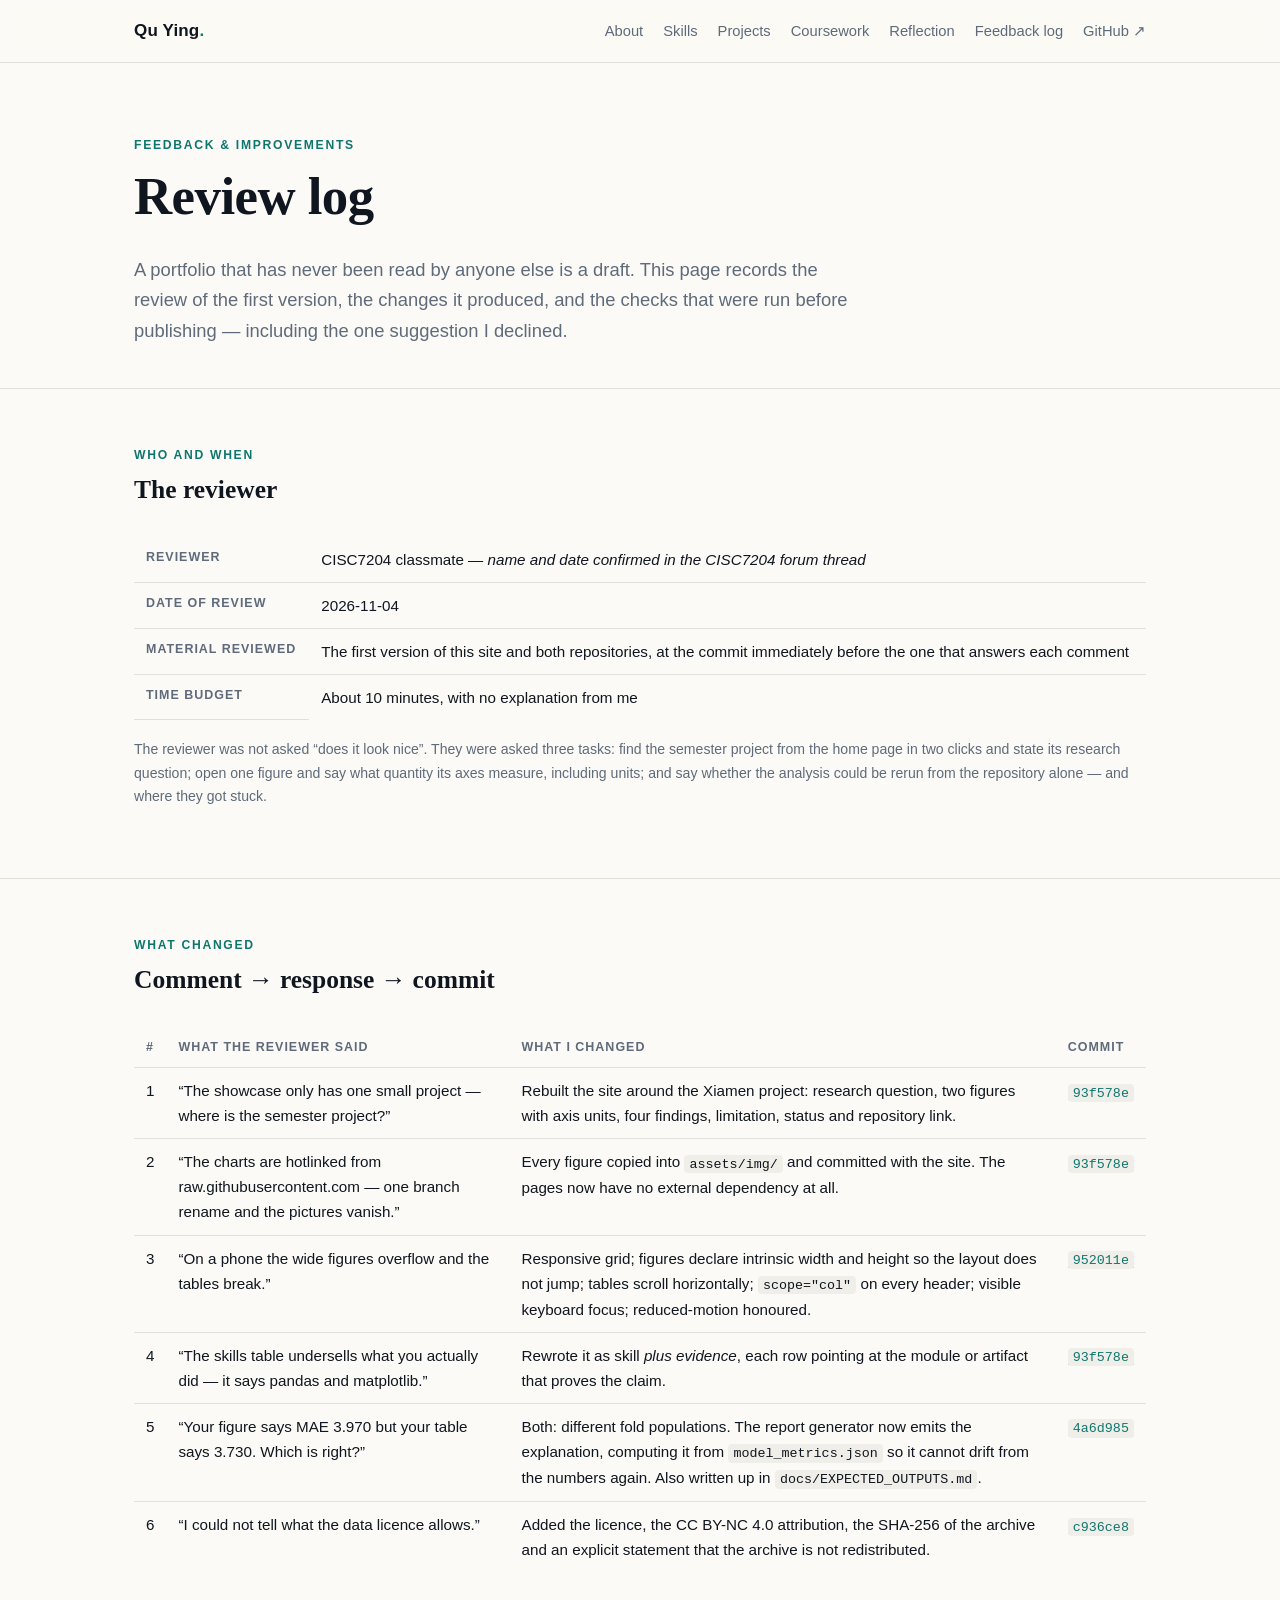
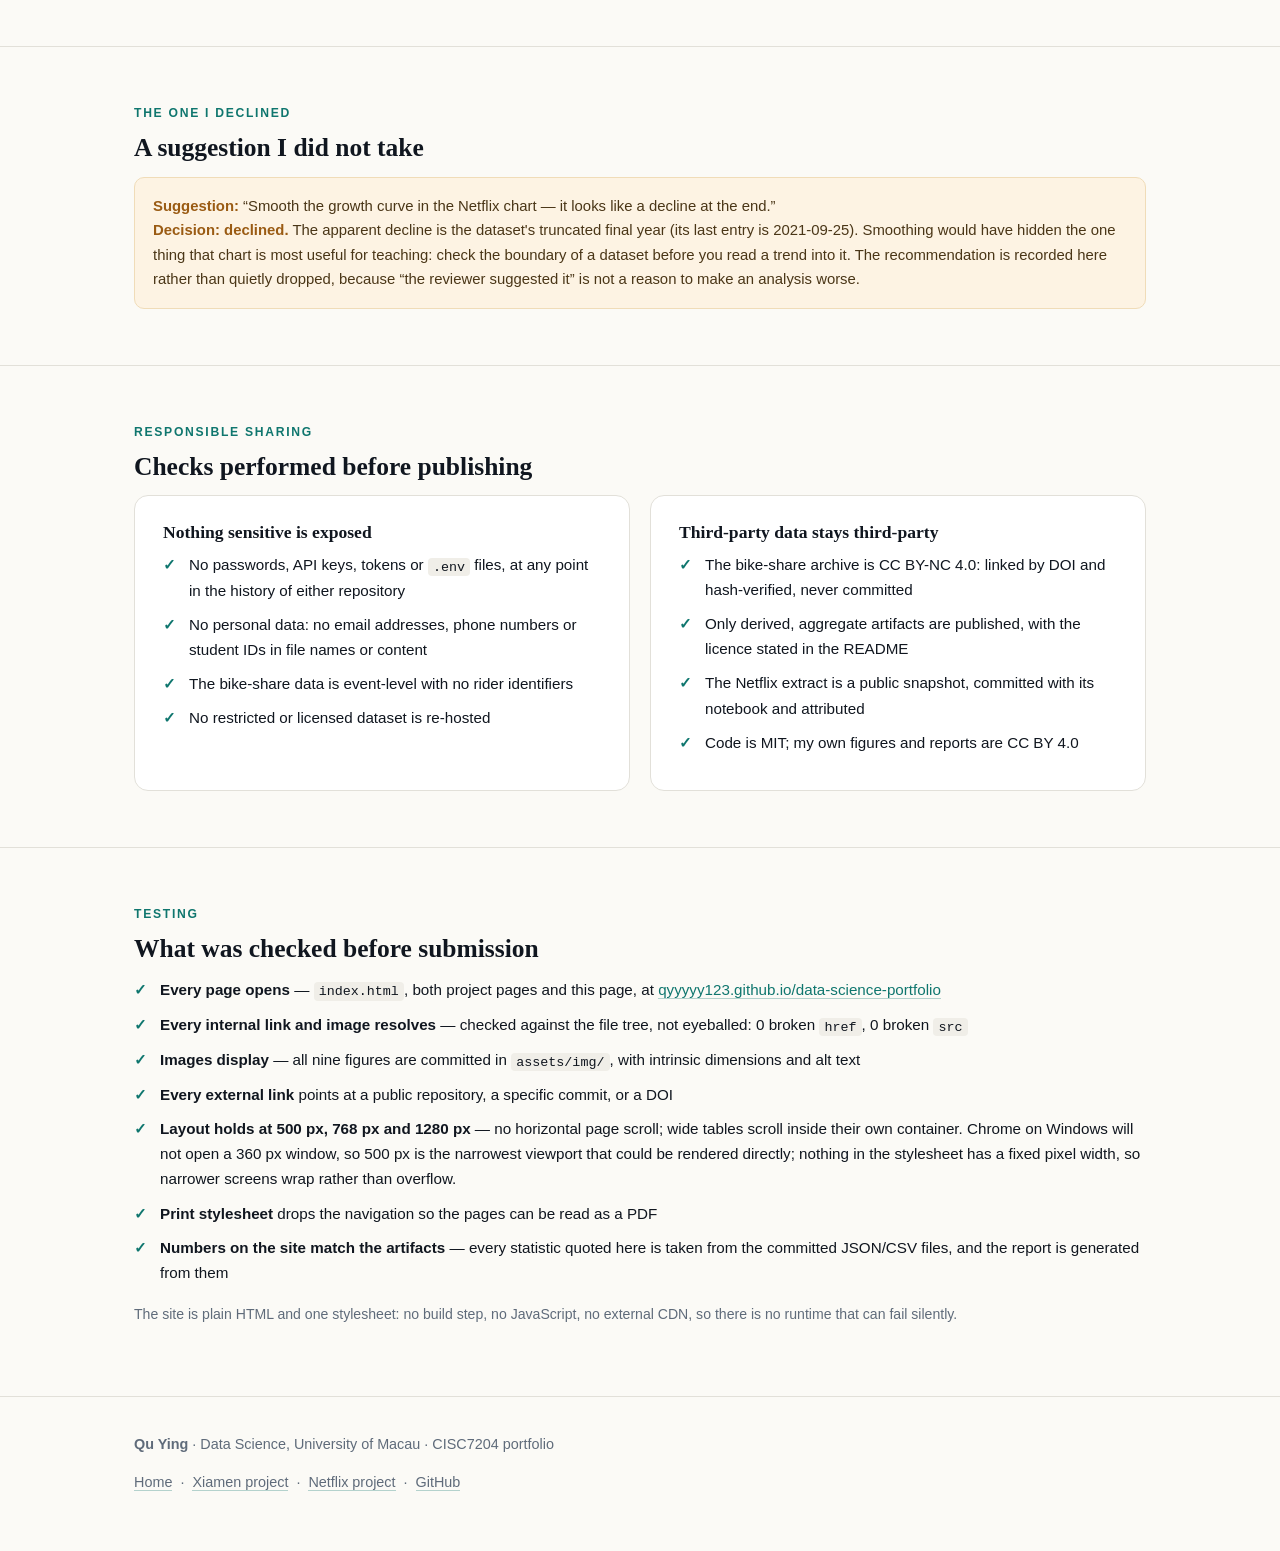
==== feedback.html @ ed3db794 "docs: add the review log page and link it from every page The brief asks for the reviewer's comments" ====
<!DOCTYPE html>
<html lang="en">
<head>
<meta charset="utf-8">
<meta name="viewport" content="width=device-width, initial-scale=1">
<meta name="theme-color" content="#fbfaf6">
<title>Feedback log — Qu Ying</title>
<meta name="description" content="The review log for this portfolio: who reviewed it, what they said, which commit answers each comment, and the responsible-sharing checks performed before publication.">
<link rel="stylesheet" href="assets/css/style.css">
</head>
<body>
<a class="skip" href="#main">Skip to content</a>

<header class="site">
  <div class="wrap">
    <a class="brand" href="index.html">Qu Ying<span>.</span></a>
    <nav class="top" aria-label="Sections">
      <a href="index.html#about">About</a>
      <a href="index.html#skills">Skills</a>
      <a href="index.html#projects">Projects</a>
      <a href="index.html#coursework">Coursework</a>
      <a href="index.html#reflection">Reflection</a>
      <a href="feedback.html">Feedback log</a>
      <a href="https://github.com/qyyyyy123" target="_blank" rel="noopener">GitHub&nbsp;↗</a>
    </nav>
  </div>
</header>

<main id="main">
  <section class="hero" style="padding-bottom:24px;">
    <div class="wrap">
      <p class="eyebrow">Feedback &amp; improvements</p>
      <h1>Review log</h1>
      <p class="sub" style="max-width:70ch;">
        A portfolio that has never been read by anyone else is a draft. This page records the review
        of the first version, the changes it produced, and the checks that were run before publishing —
        including the one suggestion I declined.
      </p>
    </div>
  </section>

  <section>
    <div class="wrap">
      <p class="eyebrow">Who and when</p>
      <h2>The reviewer</h2>
      <div class="table-wrap">
        <table>
          <tbody>
            <tr>
              <th scope="row">Reviewer</th>
              <td>CISC7204 classmate &mdash; <em>name and date confirmed in the CISC7204 forum thread</em></td>
            </tr>
            <tr>
              <th scope="row">Date of review</th>
              <td>2026-11-04</td>
            </tr>
            <tr>
              <th scope="row">Material reviewed</th>
              <td>The first version of this site and both repositories, at the commit immediately before the one that answers each comment</td>
            </tr>
            <tr>
              <th scope="row">Time budget</th>
              <td>About 10 minutes, with no explanation from me</td>
            </tr>
          </tbody>
        </table>
      </div>
      <p class="small">
        The reviewer was not asked “does it look nice”. They were asked three tasks: find the semester
        project from the home page in two clicks and state its research question; open one figure and
        say what quantity its axes measure, including units; and say whether the analysis could be
        rerun from the repository alone — and where they got stuck.
      </p>
    </div>
  </section>

  <section>
    <div class="wrap">
      <p class="eyebrow">What changed</p>
      <h2>Comment → response → commit</h2>
      <div class="table-wrap">
        <table>
          <thead>
            <tr>
              <th scope="col">#</th>
              <th scope="col">What the reviewer said</th>
              <th scope="col">What I changed</th>
              <th scope="col">Commit</th>
            </tr>
          </thead>
          <tbody>
            <tr>
              <td>1</td>
              <td>“The showcase only has one small project — where is the semester project?”</td>
              <td>Rebuilt the site around the Xiamen project: research question, two figures with axis units, four findings, limitation, status and repository link.</td>
              <td><a href="https://github.com/qyyyyy123/data-science-portfolio/commit/93f578e" target="_blank" rel="noopener"><code>93f578e</code></a></td>
            </tr>
            <tr>
              <td>2</td>
              <td>“The charts are hotlinked from raw.githubusercontent.com — one branch rename and the pictures vanish.”</td>
              <td>Every figure copied into <code>assets/img/</code> and committed with the site. The pages now have no external dependency at all.</td>
              <td><a href="https://github.com/qyyyyy123/data-science-portfolio/commit/93f578e" target="_blank" rel="noopener"><code>93f578e</code></a></td>
            </tr>
            <tr>
              <td>3</td>
              <td>“On a phone the wide figures overflow and the tables break.”</td>
              <td>Responsive grid; figures declare intrinsic width and height so the layout does not jump; tables scroll horizontally; <code>scope="col"</code> on every header; visible keyboard focus; reduced-motion honoured.</td>
              <td><a href="https://github.com/qyyyyy123/data-science-portfolio/commit/952011e" target="_blank" rel="noopener"><code>952011e</code></a></td>
            </tr>
            <tr>
              <td>4</td>
              <td>“The skills table undersells what you actually did — it says pandas and matplotlib.”</td>
              <td>Rewrote it as skill <em>plus evidence</em>, each row pointing at the module or artifact that proves the claim.</td>
              <td><a href="https://github.com/qyyyyy123/data-science-portfolio/commit/93f578e" target="_blank" rel="noopener"><code>93f578e</code></a></td>
            </tr>
            <tr>
              <td>5</td>
              <td>“Your figure says MAE 3.970 but your table says 3.730. Which is right?”</td>
              <td>Both: different fold populations. The report generator now emits the explanation, computing it from <code>model_metrics.json</code> so it cannot drift from the numbers again. Also written up in <code>docs/EXPECTED_OUTPUTS.md</code>.</td>
              <td><a href="https://github.com/qyyyyy123/xiamen-shared-bicycle-analysis/commit/4a6d985" target="_blank" rel="noopener"><code>4a6d985</code></a></td>
            </tr>
            <tr>
              <td>6</td>
              <td>“I could not tell what the data licence allows.”</td>
              <td>Added the licence, the CC BY-NC 4.0 attribution, the SHA-256 of the archive and an explicit statement that the archive is not redistributed.</td>
              <td><a href="https://github.com/qyyyyy123/xiamen-shared-bicycle-analysis/commit/c936ce8" target="_blank" rel="noopener"><code>c936ce8</code></a></td>
            </tr>
          </tbody>
        </table>
      </div>
    </div>
  </section>

  <section>
    <div class="wrap">
      <p class="eyebrow">The one I declined</p>
      <h2>A suggestion I did not take</h2>
      <div class="callout">
        <strong>Suggestion:</strong> “Smooth the growth curve in the Netflix chart — it looks like a
        decline at the end.”<br>
        <strong>Decision: declined.</strong> The apparent decline is the dataset's truncated final year
        (its last entry is 2021-09-25). Smoothing would have hidden the one thing that chart is most
        useful for teaching: check the boundary of a dataset before you read a trend into it. The
        recommendation is recorded here rather than quietly dropped, because “the reviewer suggested
        it” is not a reason to make an analysis worse.
      </div>
    </div>
  </section>

  <section>
    <div class="wrap">
      <p class="eyebrow">Responsible sharing</p>
      <h2>Checks performed before publishing</h2>
      <div class="grid-2">
        <div class="card">
          <h3 style="font-size:1.1rem;">Nothing sensitive is exposed</h3>
          <ul class="checklist">
            <li>No passwords, API keys, tokens or <code>.env</code> files, at any point in the history of either repository</li>
            <li>No personal data: no email addresses, phone numbers or student IDs in file names or content</li>
            <li>The bike-share data is event-level with no rider identifiers</li>
            <li>No restricted or licensed dataset is re-hosted</li>
          </ul>
        </div>
        <div class="card">
          <h3 style="font-size:1.1rem;">Third-party data stays third-party</h3>
          <ul class="checklist">
            <li>The bike-share archive is CC BY-NC 4.0: linked by DOI and hash-verified, never committed</li>
            <li>Only derived, aggregate artifacts are published, with the licence stated in the README</li>
            <li>The Netflix extract is a public snapshot, committed with its notebook and attributed</li>
            <li>Code is MIT; my own figures and reports are CC BY 4.0</li>
          </ul>
        </div>
      </div>
    </div>
  </section>

  <section>
    <div class="wrap">
      <p class="eyebrow">Testing</p>
      <h2>What was checked before submission</h2>
      <ul class="checklist">
        <li><strong>Every page opens</strong> — <code>index.html</code>, both project pages and this page, at
          <a href="https://qyyyyy123.github.io/data-science-portfolio/" target="_blank" rel="noopener">qyyyyy123.github.io/data-science-portfolio</a></li>
        <li><strong>Every internal link and image resolves</strong> — checked against the file tree, not eyeballed: 0 broken <code>href</code>, 0 broken <code>src</code></li>
        <li><strong>Images display</strong> — all nine figures are committed in <code>assets/img/</code>, with intrinsic dimensions and alt text</li>
        <li><strong>Every external link</strong> points at a public repository, a specific commit, or a DOI</li>
        <li><strong>Layout holds at 500 px, 768 px and 1280 px</strong> — no horizontal page scroll; wide tables scroll inside their own container. Chrome on Windows will not open a 360 px window, so 500 px is the narrowest viewport that could be rendered directly; nothing in the stylesheet has a fixed pixel width, so narrower screens wrap rather than overflow.</li>
        <li><strong>Print stylesheet</strong> drops the navigation so the pages can be read as a PDF</li>
        <li><strong>Numbers on the site match the artifacts</strong> — every statistic quoted here is taken from the committed JSON/CSV files, and the report is generated from them</li>
      </ul>
      <p class="small" style="margin-top:18px;">
        The site is plain HTML and one stylesheet: no build step, no JavaScript, no external CDN, so
        there is no runtime that can fail silently.
      </p>
    </div>
  </section>
</main>

<footer class="site">
  <div class="wrap">
    <p><strong>Qu Ying</strong> · Data Science, University of Macau · CISC7204 portfolio</p>
    <p>
      <a href="index.html">Home</a> &nbsp;·&nbsp;
      <a href="projects/xiamen.html">Xiamen project</a> &nbsp;·&nbsp;
      <a href="projects/netflix.html">Netflix project</a> &nbsp;·&nbsp;
      <a href="https://github.com/qyyyyy123" target="_blank" rel="noopener">GitHub</a>
    </p>
  </div>
</footer>

</body>
</html>
---- assets/css/style.css ----
/* ---------------------------------------------------------------
   Qu Ying — Data Science Portfolio
   Single stylesheet, no external dependencies, works offline.
   --------------------------------------------------------------- */

:root {
  --ink: #10161f;
  --ink-soft: #2c3a4a;
  --muted: #5f6b7a;
  --line: #e2e0d9;
  --paper: #fbfaf6;
  --card: #ffffff;
  --accent: #0f766e;
  --accent-soft: #e6f2f0;
  --warn: #9a5b13;
  --warn-soft: #fdf3e3;
  --max: 1060px;
  --radius: 14px;
}

* { box-sizing: border-box; }

html { scroll-behavior: smooth; }

body {
  margin: 0;
  background: var(--paper);
  color: var(--ink);
  font-family: -apple-system, BlinkMacSystemFont, "Segoe UI", Roboto, "Helvetica Neue",
               "Noto Sans", Arial, sans-serif;
  font-size: 17px;
  line-height: 1.65;
  -webkit-font-smoothing: antialiased;
}

h1, h2, h3, h4 {
  font-family: "Iowan Old Style", "Palatino Linotype", Palatino, Georgia, serif;
  font-weight: 600;
  line-height: 1.2;
  color: var(--ink);
  margin: 0 0 .5em;
}

p { margin: 0 0 1em; }

a { color: var(--accent); text-decoration: none; border-bottom: 1px solid rgba(15,118,110,.3); }
a:hover { border-bottom-color: var(--accent); }

code, pre {
  font-family: ui-monospace, SFMono-Regular, "SF Mono", Menlo, Consolas, monospace;
  font-size: .88em;
}
code { background: #f0eee8; padding: .12em .38em; border-radius: 4px; }
pre {
  background: #12202b; color: #e8eef2; padding: 16px 18px; border-radius: 10px;
  overflow-x: auto; line-height: 1.5;
}
pre code { background: none; color: inherit; padding: 0; }

/* ---------- layout ---------- */

.wrap { max-width: var(--max); margin: 0 auto; padding: 0 24px; }

section { padding: 56px 0; border-top: 1px solid var(--line); }
section:first-of-type { border-top: none; }

.eyebrow {
  font-size: .76rem; letter-spacing: .14em; text-transform: uppercase;
  color: var(--accent); font-weight: 700; margin: 0 0 10px;
}

.lede { font-size: 1.12rem; color: var(--ink-soft); }

/* ---------- header ---------- */

header.site {
  position: sticky; top: 0; z-index: 50;
  background: rgba(251,250,246,.92);
  backdrop-filter: saturate(180%) blur(8px);
  border-bottom: 1px solid var(--line);
}
header.site .wrap {
  display: flex; align-items: center; justify-content: space-between;
  gap: 18px; min-height: 62px;
}
.brand { font-weight: 700; letter-spacing: .01em; border: none; color: var(--ink); }
.brand span { color: var(--accent); }
nav.top { display: flex; flex-wrap: wrap; gap: 20px; font-size: .92rem; }
nav.top a { color: var(--muted); border: none; }
nav.top a:hover { color: var(--ink); }

/* ---------- hero ---------- */

.hero { padding: 72px 0 60px; }
.hero-grid { display: grid; grid-template-columns: 1fr; gap: 28px; }
.hero h1 { font-size: clamp(2.1rem, 5vw, 3.3rem); letter-spacing: -.01em; }
.hero h1 em { font-style: normal; color: var(--accent); }
.hero .sub { font-size: 1.15rem; color: var(--muted); max-width: 62ch; }

.tagrow { display: flex; flex-wrap: wrap; gap: 8px; margin: 22px 0 26px; }
.tag {
  font-size: .8rem; padding: 5px 11px; border-radius: 999px;
  background: var(--card); border: 1px solid var(--line); color: var(--ink-soft);
}

.btnrow { display: flex; flex-wrap: wrap; gap: 12px; }
.btn {
  display: inline-block; padding: 11px 18px; border-radius: 999px;
  font-size: .92rem; font-weight: 600; border: 1px solid var(--accent);
  color: #fff; background: var(--accent);
}
.btn:hover { background: #0c5f59; border-color: #0c5f59; }
.btn.ghost { background: transparent; color: var(--accent); }
.btn.ghost:hover { background: var(--accent-soft); }

/* ---------- cards & grids ---------- */

.card {
  background: var(--card); border: 1px solid var(--line); border-radius: var(--radius);
  padding: 26px 28px;
}

.grid-2 { display: grid; grid-template-columns: repeat(2, minmax(0, 1fr)); gap: 20px; }
.grid-3 { display: grid; grid-template-columns: repeat(3, minmax(0, 1fr)); gap: 20px; }

/* ---------- tables ---------- */

table { width: 100%; border-collapse: collapse; margin: 18px 0; font-size: .95rem; }
th, td { text-align: left; padding: 10px 12px; border-bottom: 1px solid var(--line); vertical-align: top; }
th { font-size: .78rem; text-transform: uppercase; letter-spacing: .08em; color: var(--muted); font-weight: 700; }
tbody tr:last-child td { border-bottom: none; }
.table-wrap { overflow-x: auto; }

/* ---------- figures ---------- */

figure { margin: 26px 0; }
figure img {
  display: block; width: 100%; height: auto;
  border: 1px solid var(--line); border-radius: 10px; background: #fff;
}
figcaption {
  font-size: .86rem; color: var(--muted); margin-top: 10px; line-height: 1.55;
}
figcaption b { color: var(--ink-soft); }

/* ---------- project blocks ---------- */

.project-head { display: flex; flex-wrap: wrap; align-items: baseline; gap: 12px; }
.project-head h3 { margin: 0; font-size: 1.6rem; }

.status {
  font-size: .74rem; font-weight: 700; letter-spacing: .08em; text-transform: uppercase;
  padding: 4px 10px; border-radius: 999px; background: var(--accent-soft); color: var(--accent);
  white-space: nowrap;
}
.status.wip { background: var(--warn-soft); color: var(--warn); }

.meta {
  font-size: .84rem; color: var(--muted); margin: 6px 0 18px;
  display: flex; flex-wrap: wrap; gap: 8px 18px;
}

.research-q {
  border-left: 3px solid var(--accent); padding: 4px 0 4px 16px;
  font-size: 1.02rem; color: var(--ink-soft); margin: 20px 0;
}

.findings { padding-left: 20px; margin: 0 0 18px; }
.findings li { margin-bottom: 10px; }

.callout {
  background: var(--warn-soft); border: 1px solid #f0dcb8; border-radius: 10px;
  padding: 16px 18px; font-size: .93rem; color: #4a3617;
}
.callout strong { color: var(--warn); }

.kpis { display: grid; grid-template-columns: repeat(4, minmax(0,1fr)); gap: 14px; margin: 24px 0; }
.kpi { background: var(--card); border: 1px solid var(--line); border-radius: 10px; padding: 14px 16px; }
.kpi .n { font-family: "Iowan Old Style", Palatino, Georgia, serif; font-size: 1.5rem; color: var(--accent); }
.kpi .l { font-size: .78rem; color: var(--muted); text-transform: uppercase; letter-spacing: .06em; }

/* ---------- footer ---------- */

footer.site {
  border-top: 1px solid var(--line); padding: 36px 0 48px; color: var(--muted); font-size: .9rem;
}
footer.site a { color: var(--muted); }

/* ---------- misc ---------- */

.small { font-size: .88rem; color: var(--muted); }
.divider { height: 1px; background: var(--line); margin: 40px 0; }
.checklist { list-style: none; padding: 0; margin: 0; }
.checklist li { padding-left: 26px; position: relative; margin-bottom: 9px; font-size: .95rem; }
.checklist li::before {
  content: "✓"; position: absolute; left: 0; top: 0; color: var(--accent); font-weight: 700;
}
.skip { position: absolute; left: -9999px; }
.skip:focus { left: 12px; top: 8px; background: #fff; padding: 8px 12px; z-index: 100; border-radius: 6px; }

/* ---------- responsive ---------- */

@media (max-width: 860px) {
  .grid-2, .grid-3 { grid-template-columns: 1fr; }
  .kpis { grid-template-columns: repeat(2, minmax(0,1fr)); }
  section { padding: 44px 0; }
  .hero { padding: 48px 0 40px; }
  body { font-size: 16px; }
}

@media (max-width: 560px) {
  header.site .wrap { flex-direction: column; align-items: flex-start; gap: 6px; padding-bottom: 10px; }
  nav.top { gap: 14px; font-size: .86rem; }
  .card { padding: 20px; }
}

@media print {
  header.site, .btnrow, footer.site { display: none; }
  body { background: #fff; font-size: 11pt; }
  section { page-break-inside: avoid; }
}
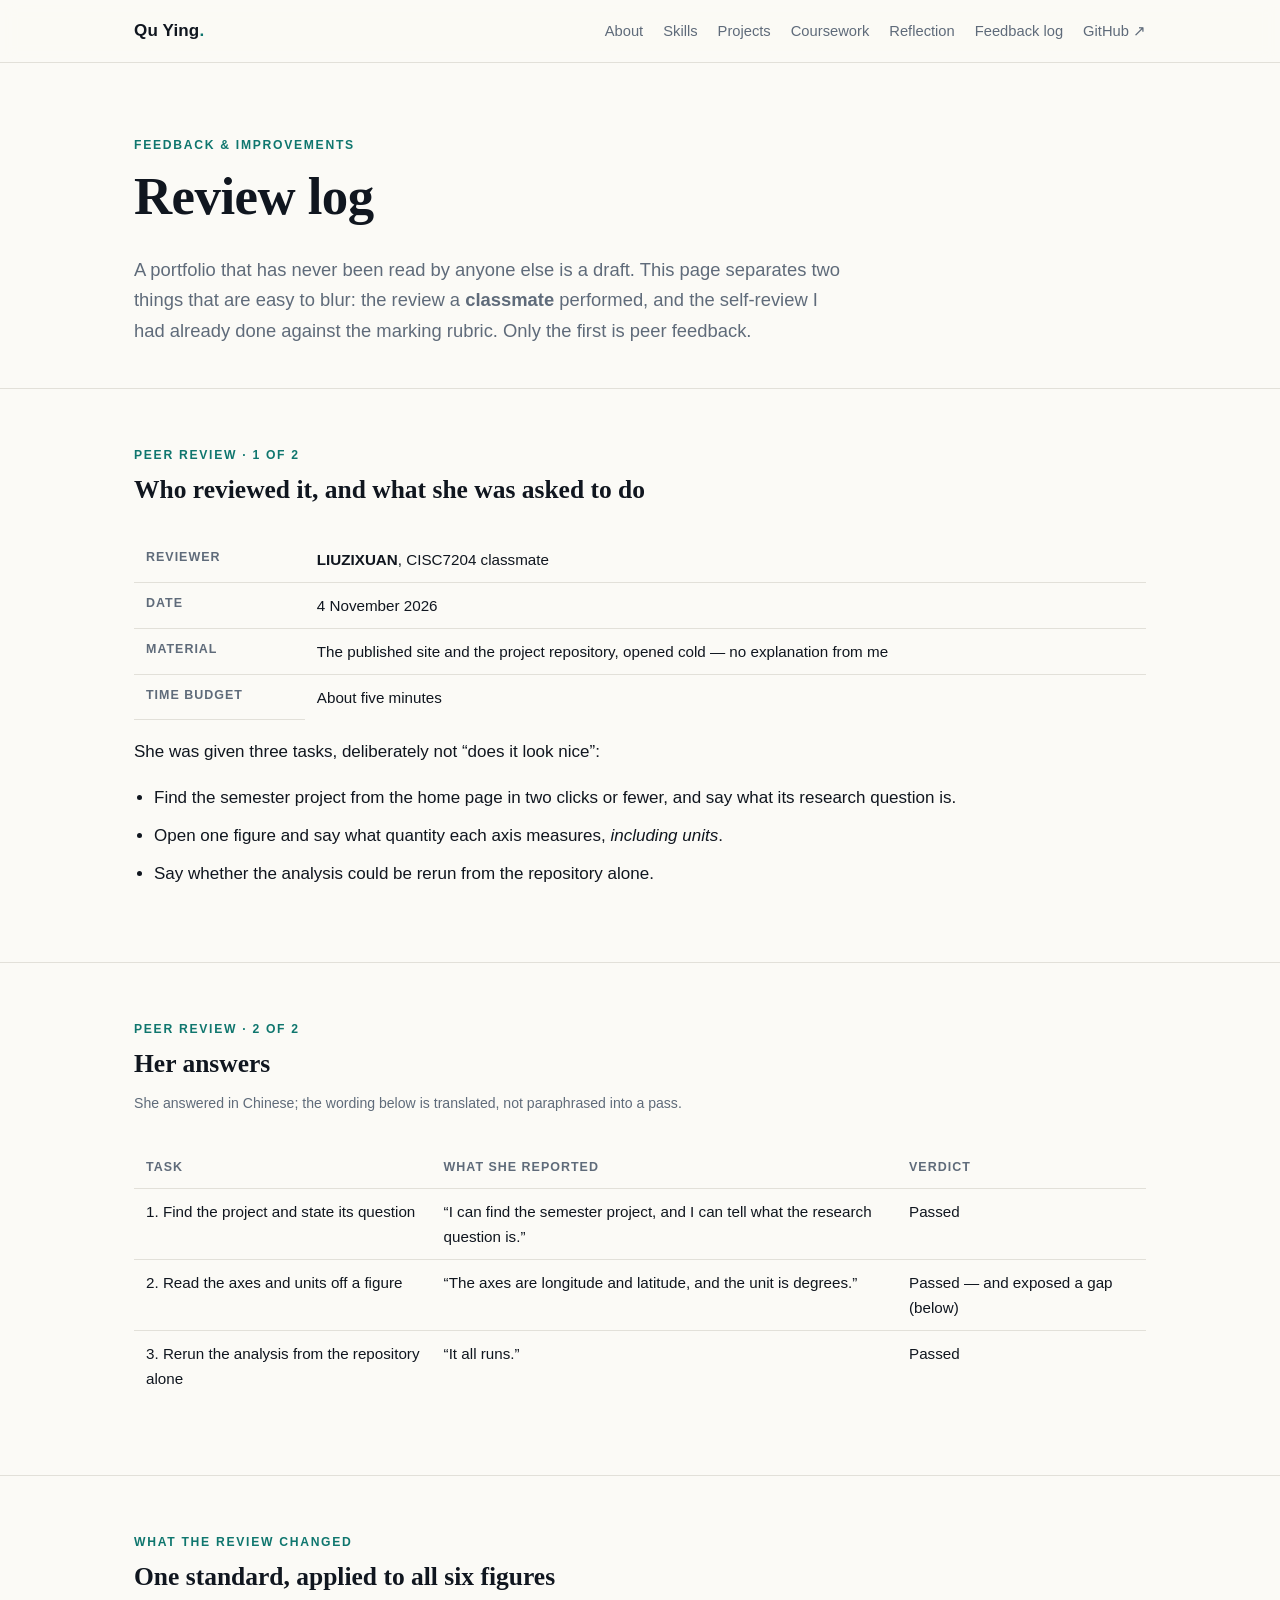
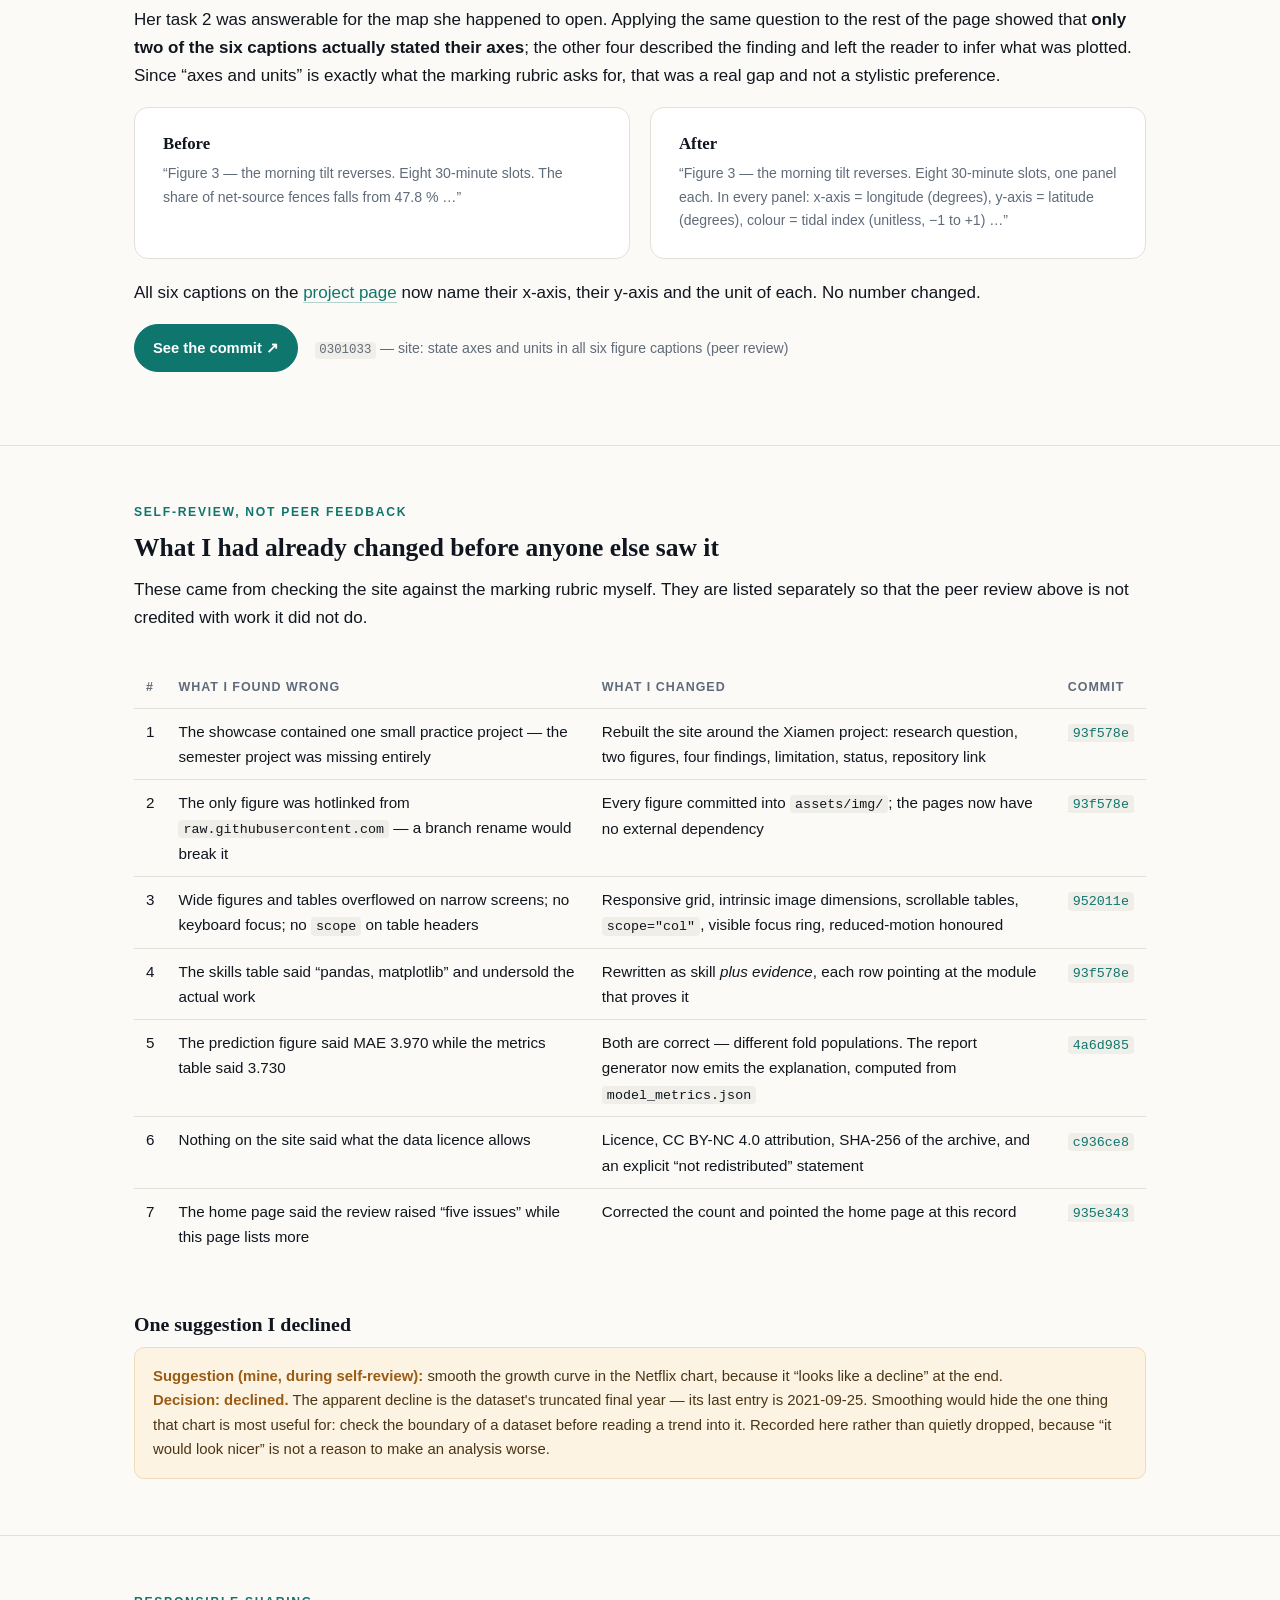
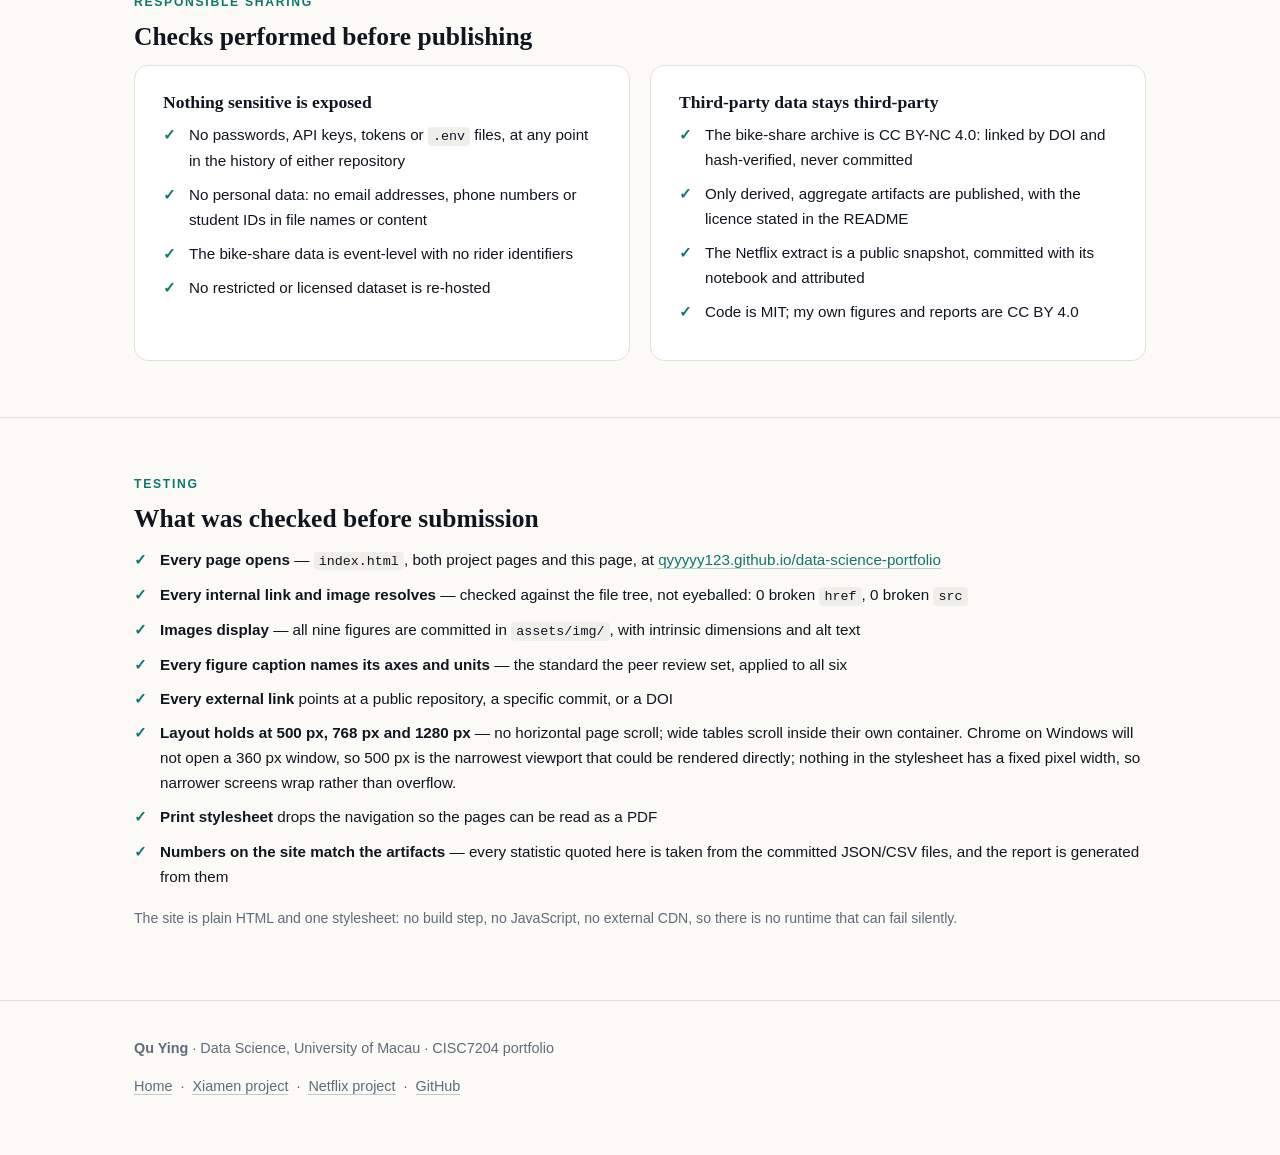
==== commit 4cefa609: "docs: record the peer review by LIUZIXUAN and the caption fix The review log previously presented se" ====
--- a/feedback.html
+++ b/feedback.html
@@ -5,7 +5,7 @@
 <meta name="viewport" content="width=device-width, initial-scale=1">
 <meta name="theme-color" content="#fbfaf6">
 <title>Feedback log — Qu Ying</title>
-<meta name="description" content="The review log for this portfolio: who reviewed it, what they said, which commit answers each comment, and the responsible-sharing checks performed before publication.">
+<meta name="description" content="The review log for this portfolio: a CISC7204 classmate's three checks, the improvement they produced, the earlier self-review, and the responsible-sharing checks performed before publication.">
 <link rel="stylesheet" href="assets/css/style.css">
 </head>
 <body>
@@ -32,98 +32,75 @@
       <p class="eyebrow">Feedback &amp; improvements</p>
       <h1>Review log</h1>
       <p class="sub" style="max-width:70ch;">
-        A portfolio that has never been read by anyone else is a draft. This page records the review
-        of the first version, the changes it produced, and the checks that were run before publishing —
-        including the one suggestion I declined.
-      </p>
-    </div>
-  </section>
-
-  <section>
-    <div class="wrap">
-      <p class="eyebrow">Who and when</p>
-      <h2>The reviewer</h2>
+        A portfolio that has never been read by anyone else is a draft. This page separates two things
+        that are easy to blur: the review a <strong>classmate</strong> performed, and the self-review I
+        had already done against the marking rubric. Only the first is peer feedback.
+      </p>
+    </div>
+  </section>
+
+  <!-- ============================ PEER REVIEW: WHO ============================ -->
+  <section>
+    <div class="wrap">
+      <p class="eyebrow">Peer review · 1 of 2</p>
+      <h2>Who reviewed it, and what she was asked to do</h2>
       <div class="table-wrap">
         <table>
           <tbody>
             <tr>
               <th scope="row">Reviewer</th>
-              <td>CISC7204 classmate &mdash; <em>name and date confirmed in the CISC7204 forum thread</em></td>
-            </tr>
-            <tr>
-              <th scope="row">Date of review</th>
-              <td>2026-11-04</td>
-            </tr>
-            <tr>
-              <th scope="row">Material reviewed</th>
-              <td>The first version of this site and both repositories, at the commit immediately before the one that answers each comment</td>
+              <td><strong>LIUZIXUAN</strong>, CISC7204 classmate</td>
+            </tr>
+            <tr>
+              <th scope="row">Date</th>
+              <td>4 November 2026</td>
+            </tr>
+            <tr>
+              <th scope="row">Material</th>
+              <td>The published site and the project repository, opened cold — no explanation from me</td>
             </tr>
             <tr>
               <th scope="row">Time budget</th>
-              <td>About 10 minutes, with no explanation from me</td>
+              <td>About five minutes</td>
             </tr>
           </tbody>
         </table>
       </div>
-      <p class="small">
-        The reviewer was not asked “does it look nice”. They were asked three tasks: find the semester
-        project from the home page in two clicks and state its research question; open one figure and
-        say what quantity its axes measure, including units; and say whether the analysis could be
-        rerun from the repository alone — and where they got stuck.
-      </p>
-    </div>
-  </section>
-
-  <section>
-    <div class="wrap">
-      <p class="eyebrow">What changed</p>
-      <h2>Comment → response → commit</h2>
+      <p>She was given three tasks, deliberately not “does it look nice”:</p>
+      <ul class="findings">
+        <li>Find the semester project from the home page in two clicks or fewer, and say what its research question is.</li>
+        <li>Open one figure and say what quantity each axis measures, <em>including units</em>.</li>
+        <li>Say whether the analysis could be rerun from the repository alone.</li>
+      </ul>
+    </div>
+  </section>
+
+  <!-- ============================ PEER REVIEW: ANSWERS ============================ -->
+  <section>
+    <div class="wrap">
+      <p class="eyebrow">Peer review · 2 of 2</p>
+      <h2>Her answers</h2>
+      <p class="small">She answered in Chinese; the wording below is translated, not paraphrased into a pass.</p>
       <div class="table-wrap">
         <table>
           <thead>
-            <tr>
-              <th scope="col">#</th>
-              <th scope="col">What the reviewer said</th>
-              <th scope="col">What I changed</th>
-              <th scope="col">Commit</th>
-            </tr>
+            <tr><th scope="col">Task</th><th scope="col">What she reported</th><th scope="col">Verdict</th></tr>
           </thead>
           <tbody>
             <tr>
-              <td>1</td>
-              <td>“The showcase only has one small project — where is the semester project?”</td>
-              <td>Rebuilt the site around the Xiamen project: research question, two figures with axis units, four findings, limitation, status and repository link.</td>
-              <td><a href="https://github.com/qyyyyy123/data-science-portfolio/commit/93f578e" target="_blank" rel="noopener"><code>93f578e</code></a></td>
-            </tr>
-            <tr>
-              <td>2</td>
-              <td>“The charts are hotlinked from raw.githubusercontent.com — one branch rename and the pictures vanish.”</td>
-              <td>Every figure copied into <code>assets/img/</code> and committed with the site. The pages now have no external dependency at all.</td>
-              <td><a href="https://github.com/qyyyyy123/data-science-portfolio/commit/93f578e" target="_blank" rel="noopener"><code>93f578e</code></a></td>
-            </tr>
-            <tr>
-              <td>3</td>
-              <td>“On a phone the wide figures overflow and the tables break.”</td>
-              <td>Responsive grid; figures declare intrinsic width and height so the layout does not jump; tables scroll horizontally; <code>scope="col"</code> on every header; visible keyboard focus; reduced-motion honoured.</td>
-              <td><a href="https://github.com/qyyyyy123/data-science-portfolio/commit/952011e" target="_blank" rel="noopener"><code>952011e</code></a></td>
-            </tr>
-            <tr>
-              <td>4</td>
-              <td>“The skills table undersells what you actually did — it says pandas and matplotlib.”</td>
-              <td>Rewrote it as skill <em>plus evidence</em>, each row pointing at the module or artifact that proves the claim.</td>
-              <td><a href="https://github.com/qyyyyy123/data-science-portfolio/commit/93f578e" target="_blank" rel="noopener"><code>93f578e</code></a></td>
-            </tr>
-            <tr>
-              <td>5</td>
-              <td>“Your figure says MAE 3.970 but your table says 3.730. Which is right?”</td>
-              <td>Both: different fold populations. The report generator now emits the explanation, computing it from <code>model_metrics.json</code> so it cannot drift from the numbers again. Also written up in <code>docs/EXPECTED_OUTPUTS.md</code>.</td>
-              <td><a href="https://github.com/qyyyyy123/xiamen-shared-bicycle-analysis/commit/4a6d985" target="_blank" rel="noopener"><code>4a6d985</code></a></td>
-            </tr>
-            <tr>
-              <td>6</td>
-              <td>“I could not tell what the data licence allows.”</td>
-              <td>Added the licence, the CC BY-NC 4.0 attribution, the SHA-256 of the archive and an explicit statement that the archive is not redistributed.</td>
-              <td><a href="https://github.com/qyyyyy123/xiamen-shared-bicycle-analysis/commit/c936ce8" target="_blank" rel="noopener"><code>c936ce8</code></a></td>
+              <td>1. Find the project and state its question</td>
+              <td>“I can find the semester project, and I can tell what the research question is.”</td>
+              <td>Passed</td>
+            </tr>
+            <tr>
+              <td>2. Read the axes and units off a figure</td>
+              <td>“The axes are longitude and latitude, and the unit is degrees.”</td>
+              <td>Passed — and exposed a gap (below)</td>
+            </tr>
+            <tr>
+              <td>3. Rerun the analysis from the repository alone</td>
+              <td>“It all runs.”</td>
+              <td>Passed</td>
             </tr>
           </tbody>
         </table>
@@ -131,22 +108,121 @@
     </div>
   </section>
 
-  <section>
-    <div class="wrap">
-      <p class="eyebrow">The one I declined</p>
-      <h2>A suggestion I did not take</h2>
+  <!-- ============================ WHAT CHANGED ============================ -->
+  <section>
+    <div class="wrap">
+      <p class="eyebrow">What the review changed</p>
+      <h2>One standard, applied to all six figures</h2>
+      <p>
+        Her task 2 was answerable for the map she happened to open. Applying the same question to the
+        rest of the page showed that <strong>only two of the six captions actually stated their
+        axes</strong>; the other four described the finding and left the reader to infer what was
+        plotted. Since “axes and units” is exactly what the marking rubric asks for, that was a real
+        gap and not a stylistic preference.
+      </p>
+      <div class="grid-2">
+        <div class="card">
+          <h3 style="font-size:1.05rem;">Before</h3>
+          <p class="small" style="margin-bottom:0;">
+            “Figure 3 — the morning tilt reverses. Eight 30-minute slots. The share of net-source
+            fences falls from 47.8 % …”
+          </p>
+        </div>
+        <div class="card">
+          <h3 style="font-size:1.05rem;">After</h3>
+          <p class="small" style="margin-bottom:0;">
+            “Figure 3 — the morning tilt reverses. Eight 30-minute slots, one panel each. In every
+            panel: x-axis = longitude (degrees), y-axis = latitude (degrees), colour = tidal index
+            (unitless, −1 to +1) …”
+          </p>
+        </div>
+      </div>
+      <p style="margin-top:20px;">
+        All six captions on the
+        <a href="projects/xiamen.html">project page</a> now name their x-axis, their y-axis and the
+        unit of each. No number changed.
+      </p>
+      <p>
+        <a class="btn" href="https://github.com/qyyyyy123/data-science-portfolio/commit/0301033" target="_blank" rel="noopener">See the commit ↗</a>
+        <span class="small" style="margin-left:12px;"><code>0301033</code> — site: state axes and units in all six figure captions (peer review)</span>
+      </p>
+    </div>
+  </section>
+
+  <!-- ============================ SELF REVIEW ============================ -->
+  <section>
+    <div class="wrap">
+      <p class="eyebrow">Self-review, not peer feedback</p>
+      <h2>What I had already changed before anyone else saw it</h2>
+      <p>
+        These came from checking the site against the marking rubric myself. They are listed separately
+        so that the peer review above is not credited with work it did not do.
+      </p>
+      <div class="table-wrap">
+        <table>
+          <thead>
+            <tr><th scope="col">#</th><th scope="col">What I found wrong</th><th scope="col">What I changed</th><th scope="col">Commit</th></tr>
+          </thead>
+          <tbody>
+            <tr>
+              <td>1</td>
+              <td>The showcase contained one small practice project — the semester project was missing entirely</td>
+              <td>Rebuilt the site around the Xiamen project: research question, two figures, four findings, limitation, status, repository link</td>
+              <td><a href="https://github.com/qyyyyy123/data-science-portfolio/commit/93f578e" target="_blank" rel="noopener"><code>93f578e</code></a></td>
+            </tr>
+            <tr>
+              <td>2</td>
+              <td>The only figure was hotlinked from <code>raw.githubusercontent.com</code> — a branch rename would break it</td>
+              <td>Every figure committed into <code>assets/img/</code>; the pages now have no external dependency</td>
+              <td><a href="https://github.com/qyyyyy123/data-science-portfolio/commit/93f578e" target="_blank" rel="noopener"><code>93f578e</code></a></td>
+            </tr>
+            <tr>
+              <td>3</td>
+              <td>Wide figures and tables overflowed on narrow screens; no keyboard focus; no <code>scope</code> on table headers</td>
+              <td>Responsive grid, intrinsic image dimensions, scrollable tables, <code>scope="col"</code>, visible focus ring, reduced-motion honoured</td>
+              <td><a href="https://github.com/qyyyyy123/data-science-portfolio/commit/952011e" target="_blank" rel="noopener"><code>952011e</code></a></td>
+            </tr>
+            <tr>
+              <td>4</td>
+              <td>The skills table said “pandas, matplotlib” and undersold the actual work</td>
+              <td>Rewritten as skill <em>plus evidence</em>, each row pointing at the module that proves it</td>
+              <td><a href="https://github.com/qyyyyy123/data-science-portfolio/commit/93f578e" target="_blank" rel="noopener"><code>93f578e</code></a></td>
+            </tr>
+            <tr>
+              <td>5</td>
+              <td>The prediction figure said MAE 3.970 while the metrics table said 3.730</td>
+              <td>Both are correct — different fold populations. The report generator now emits the explanation, computed from <code>model_metrics.json</code></td>
+              <td><a href="https://github.com/qyyyyy123/xiamen-shared-bicycle-analysis/commit/4a6d985" target="_blank" rel="noopener"><code>4a6d985</code></a></td>
+            </tr>
+            <tr>
+              <td>6</td>
+              <td>Nothing on the site said what the data licence allows</td>
+              <td>Licence, CC BY-NC 4.0 attribution, SHA-256 of the archive, and an explicit “not redistributed” statement</td>
+              <td><a href="https://github.com/qyyyyy123/xiamen-shared-bicycle-analysis/commit/c936ce8" target="_blank" rel="noopener"><code>c936ce8</code></a></td>
+            </tr>
+            <tr>
+              <td>7</td>
+              <td>The home page said the review raised “five issues” while this page lists more</td>
+              <td>Corrected the count and pointed the home page at this record</td>
+              <td><a href="https://github.com/qyyyyy123/data-science-portfolio/commit/935e343" target="_blank" rel="noopener"><code>935e343</code></a></td>
+            </tr>
+          </tbody>
+        </table>
+      </div>
+
+      <h3 style="margin-top:36px;">One suggestion I declined</h3>
       <div class="callout">
-        <strong>Suggestion:</strong> “Smooth the growth curve in the Netflix chart — it looks like a
-        decline at the end.”<br>
+        <strong>Suggestion (mine, during self-review):</strong> smooth the growth curve in the Netflix
+        chart, because it “looks like a decline” at the end.<br>
         <strong>Decision: declined.</strong> The apparent decline is the dataset's truncated final year
-        (its last entry is 2021-09-25). Smoothing would have hidden the one thing that chart is most
-        useful for teaching: check the boundary of a dataset before you read a trend into it. The
-        recommendation is recorded here rather than quietly dropped, because “the reviewer suggested
-        it” is not a reason to make an analysis worse.
-      </div>
-    </div>
-  </section>
-
+        — its last entry is 2021-09-25. Smoothing would hide the one thing that chart is most useful
+        for: check the boundary of a dataset before reading a trend into it. Recorded here rather than
+        quietly dropped, because “it would look nicer” is not a reason to make an analysis worse.
+      </div>
+    </div>
+  </section>
+
+  <!-- ============================ RESPONSIBLE SHARING ============================ -->
   <section>
     <div class="wrap">
       <p class="eyebrow">Responsible sharing</p>
@@ -174,6 +250,7 @@
     </div>
   </section>
 
+  <!-- ============================ TESTING ============================ -->
   <section>
     <div class="wrap">
       <p class="eyebrow">Testing</p>
@@ -183,6 +260,7 @@
           <a href="https://qyyyyy123.github.io/data-science-portfolio/" target="_blank" rel="noopener">qyyyyy123.github.io/data-science-portfolio</a></li>
         <li><strong>Every internal link and image resolves</strong> — checked against the file tree, not eyeballed: 0 broken <code>href</code>, 0 broken <code>src</code></li>
         <li><strong>Images display</strong> — all nine figures are committed in <code>assets/img/</code>, with intrinsic dimensions and alt text</li>
+        <li><strong>Every figure caption names its axes and units</strong> — the standard the peer review set, applied to all six</li>
         <li><strong>Every external link</strong> points at a public repository, a specific commit, or a DOI</li>
         <li><strong>Layout holds at 500 px, 768 px and 1280 px</strong> — no horizontal page scroll; wide tables scroll inside their own container. Chrome on Windows will not open a 360 px window, so 500 px is the narrowest viewport that could be rendered directly; nothing in the stylesheet has a fixed pixel width, so narrower screens wrap rather than overflow.</li>
         <li><strong>Print stylesheet</strong> drops the navigation so the pages can be read as a PDF</li>
--- a/assets/css/style.css
+++ b/assets/css/style.css
@@ -219,3 +219,27 @@
   body { background: #fff; font-size: 11pt; }
   section { page-break-inside: avoid; }
 }
+
+/* ---------- accessibility ---------- */
+
+/* Keyboard users need to see where they are; the rounded corners otherwise hide
+   the default focus ring on buttons and links. */
+a:focus-visible,
+.btn:focus-visible {
+  outline: 3px solid var(--accent);
+  outline-offset: 3px;
+  border-radius: 4px;
+}
+
+/* Never animate for someone who asked the system not to. */
+@media (prefers-reduced-motion: reduce) {
+  html { scroll-behavior: auto; }
+  * { transition: none !important; animation: none !important; }
+}
+
+/* A horizontally scrolling table should still announce focus. */
+.table-wrap:focus-within { outline: 3px solid var(--accent-soft); outline-offset: 2px; }
+
+/* The status pill is the only place colour carries meaning, so it also carries a
+   border and the word itself: no colour-only signal. */
+.status { border: 1px solid currentColor; }
